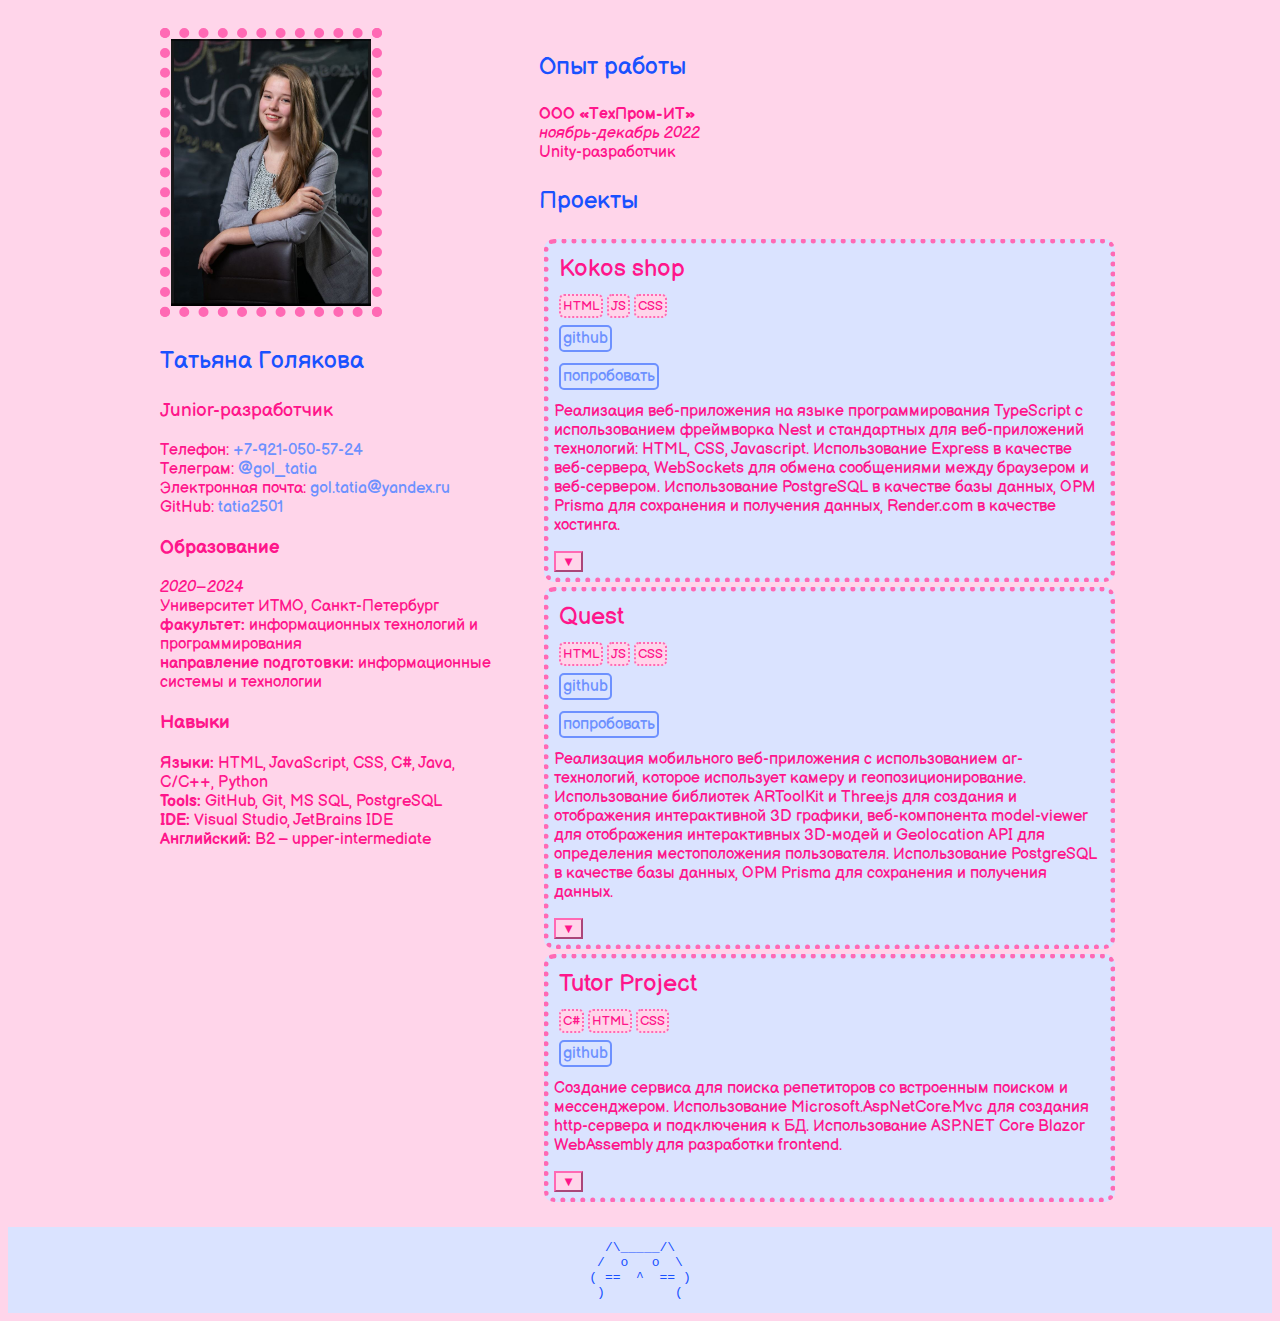
==== index.html @ b99508ff "initial commit" ====
<!DOCTYPE html>
<html lang="ru">
<head>
    <title>Резюме</title>
    <meta charset="UTF-8">
    <meta name="keywords" content="Интернет-магазин">
    <link rel="stylesheet" href="style.css">
    <link rel="preconnect" href="https://fonts.googleapis.com">
    <link rel="preconnect" href="https://fonts.gstatic.com" crossorigin>
    <link href="https://fonts.googleapis.com/css2?family=Balsamiq+Sans&family=Nunito:wght@300&display=swap" rel="stylesheet">
    <meta name="viewport" content="width=device-width, initial-scale=1.0">
    <script src="script.js"></script>
</head>
<body>
<main>
    <div class="info">
        <img id="photo" src="pictures/photo.jpg" alt="it's me">
        <p class="lvl1_info">Татьяна Голякова</p>
        <p class="lvl2_info">Junior-разработчик</p>
        <p>Телефон:
        <a href="tel:+79210505724">+7-921-050-57-24</a><br>
        Телеграм:
        <a href="https://t.me/gol_tatia">@gol_tatia</a><br>
        Электронная почта:
        <a href="mailto:gol.tatia@yandex.ru">gol.tatia@yandex.ru</a><br>
        GitHub:
        <a href="https://github.com/tatia2501">tatia2501</a><br> </p>
        <p class="lvl2_info"><b>Образование</b></p>
        <p><i>2020–2024</i> <br>
        Университет ИТМО, Санкт-Петербург <br>
            <b>факультет:</b> информационных технологий и программирования <br>
        <b>направление подготовки:</b> информационные системы и технологии</p>
        <p class="lvl2_info"><b>Навыки</b></p>
        <p><b>Языки:</b> HTML, JavaScript, CSS, C#, Java, C/C++, Python <br>
            <b>Tools:</b> GitHub, Git, MS SQL, PostgreSQL <br>
                <b>IDE:</b> Visual Studio, JetBrains IDE <br>
                    <b>Английский:</b> B2 – upper-intermediate</p>
    </div>
    <div class="projects">
        <p class="lvl1_info">Опыт работы</p>
        <p> <b> ООО «ТехПром-ИТ» </b> <br>
        <i>ноябрь-декабрь 2022</i> <br>
        Unity-разработчик</p>
        <p class="lvl1_info">Проекты</p>
        <div class="project_container">
            <p class="project_name">Kokos shop</p>
            <div class="lang_tags">
                <p class="lang">HTML</p>
                <p class="lang">JS</p>
                <p class="lang">CSS</p>
            </div>
            <a class="project_link" href="https://github.com/tatia2501/is-web-y24-kokos">github</a><br><br>
            <a class="project_link" href="https://web-tatia.onrender.com/">попробовать</a>
            <p>Реализация веб-приложения на языке программирования TypeScript с использованием
                фреймворка Nest и стандартных для веб-приложений технологий: HTML, CSS, Javascript.
                Использование Express в качестве веб-сервера, WebSockets для обмена сообщениями между
                браузером и веб-сервером. Использование PostgreSQL в качестве базы данных, ОРМ Prisma
                для сохранения и получения данных, Render.com в качестве хостинга.</p>
            <button class="down_btn" id="kokos_down_btn">&#9660;</button>
            <button class="up_btn" id="kokos_up_btn">&#9650;</button>
            <div>
                <template>
                    <div>

                    </div>
                </template>
            </div>
        </div>
        <div class="project_container">
            <p class="project_name">Quest</p>
            <div class="lang_tags">
                <p class="lang">HTML</p>
                <p class="lang">JS</p>
                <p class="lang">CSS</p>
            </div>
            <a class="project_link" href="https://github.com/tatia2501/quest-app">github</a><br><br>
            <a class="project_link" href="https://quest-app-k06z.onrender.com/">попробовать</a>
            <p>Реализация мобильного веб-приложения с использованием ar-технологий,
                которое использует камеру и геопозиционирование. Использование библиотек
                ARToolKit и Three.js для создания и отображения интерактивной 3D графики,
                веб-компонента model-viewer для отображения интерактивных 3D-модей и Geolocation
                API для определения местоположения пользователя. Использование PostgreSQL
                в качестве базы данных, ОРМ Prisma для сохранения и получения данных.</p>
            <button class="down_btn">&#9660;</button>
            <button class="up_btn">&#9650;</button>
            <div>
                <template>
                    <div>

                    </div>
                </template>
            </div>
        </div>
        <div class="project_container">
            <p class="project_name">Tutor Project</p>
            <div class="lang_tags">
                <p class="lang">C#</p>
                <p class="lang">HTML</p>
                <p class="lang">CSS</p>
            </div>
            <a class="project_link" href="https://github.com/team-5-tutor-project">github</a>
            <p>Создание сервиса для поиска репетиторов со встроенным поиском и
                мессенджером. Использование Microsoft.AspNetCore.Mvc для создания
                http-сервера и подключения к БД. Использование ASP.NET Core Blazor
                WebAssembly для разработки frontend.</p>
            <button class="down_btn">&#9660;</button>
            <button class="up_btn">&#9650;</button>
            <div>
                <template>
                    <div>

                    </div>
                </template>
            </div>
        </div>
    </div>
</main>
<footer>
    <pre>  /\_____/\
 /  o   o  \
( ==  ^  == )
 )         (</pre>
</footer>
</body>
---- style.css ----
/*/ ffd5ea  ff69b4  ff168b  */
/* dae3ff  6d91ff   1951ff   */

body {
    display: flex;
    justify-content: center;
    align-items: center;
    flex-direction: column;
    background-color: #ffd5ea;
}

main {
    max-width: 1000px;
    display: flex;
    justify-content: center;
    background-color: #ffd5ea;
    /*font-family: 'Nunito', sans-serif;*/
    font-family: 'Balsamiq Sans', cursive;
    text-decoration: none;
    color: #ff168b;
}

footer {
    width: 100%;
    display: flex;
    justify-content: center;
    background-color: #dae3ff;
}

a {
    text-decoration: none;
    color: #6d91ff;
}

.info {
    width: 35%;
    margin: 10px;
    padding: 10px;
}

.projects {
    width: 60%;
    margin: 10px;
    padding: 10px;
}

#photo {
    width: 100%;
    max-width: 200px;
    max-height: 300px;
    padding: 1px;
    border: 10px dotted #ff69b4;
}

pre {
    color: #1951ff;
}

.lvl1_info {
    font-size: x-large;
    color: #1951ff;
}

.lvl2_info {
    font-size: larger;
}

.project_container {
    max-width: 600px;
    padding: 5px;
    margin: 5px;
    border: 5px dotted #ff69b4;
    border-radius: 10px;
    background-color: #dae3ff;
}

.project_name {
    font-size: x-large;
    margin: 5px;
}

.lang_tags {
    display: flex;
    flex-direction: row;
    padding: 1px;
    margin: 5px 2px;
}

.lang {
    background-color: #ffd5ea;
    margin: 5px 2px;
    padding: 2px;
    border: 2px dotted #ff69b4;
    border-radius: 5px;
    font-size: small;
}

.project_link {
    margin: 5px;
    padding: 2px;
    border: 2px solid #6d91ff;
    border-radius: 5px;
}

.down_btn {
    background-color: #ffd5ea;
    border-color: #ff69b4;
    color: #ff168b;
}

.up_btn {
    background-color: #ffd5ea;
    border-color: #ff69b4;
    color: #ff168b;
    visibility: hidden;
}

@media screen and (max-width: 700px) {}
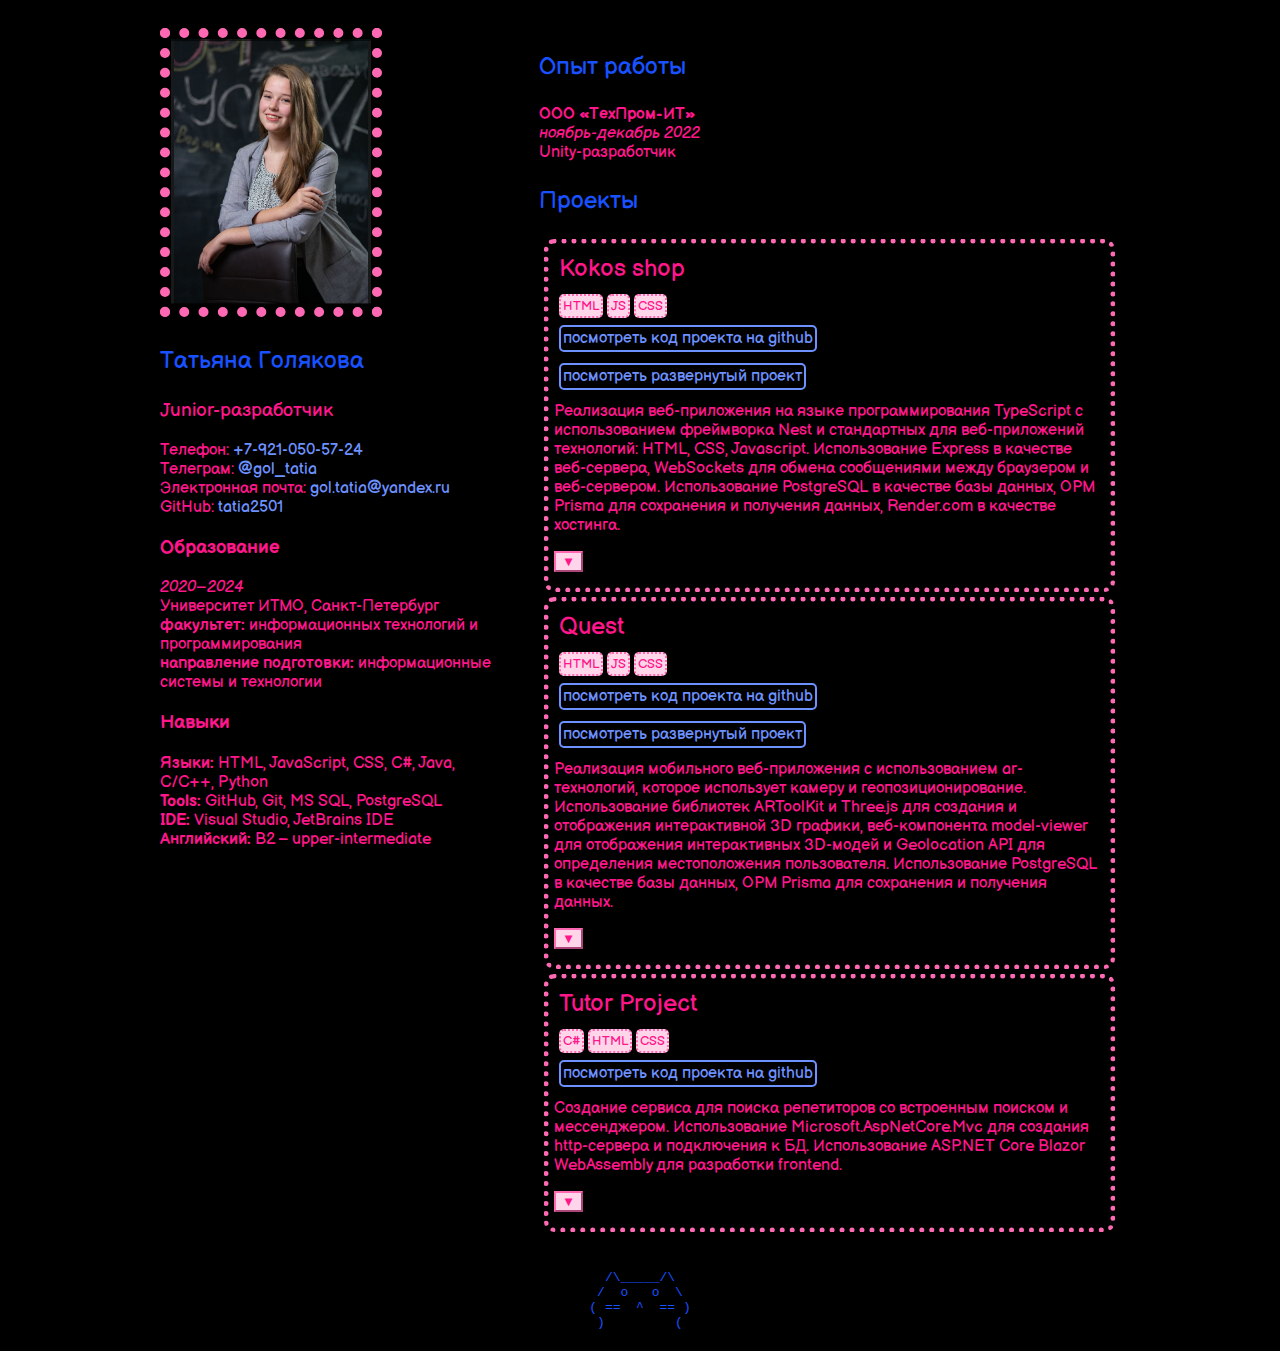
==== commit de0305ab: "theme changing" ====
--- a/index.html
+++ b/index.html
@@ -9,7 +9,6 @@
     <link rel="preconnect" href="https://fonts.gstatic.com" crossorigin>
     <link href="https://fonts.googleapis.com/css2?family=Balsamiq+Sans&family=Nunito:wght@300&display=swap" rel="stylesheet">
     <meta name="viewport" content="width=device-width, initial-scale=1.0">
-    <script src="script.js"></script>
 </head>
 <body>
 <main>
@@ -49,8 +48,8 @@
                 <p class="lang">JS</p>
                 <p class="lang">CSS</p>
             </div>
-            <a class="project_link" href="https://github.com/tatia2501/is-web-y24-kokos">github</a><br><br>
-            <a class="project_link" href="https://web-tatia.onrender.com/">попробовать</a>
+            <a class="project_link" href="https://github.com/tatia2501/is-web-y24-kokos">посмотреть код проекта на github</a><br><br>
+            <a class="project_link" href="https://web-tatia.onrender.com/">посмотреть развернутый проект</a>
             <p>Реализация веб-приложения на языке программирования TypeScript с использованием
                 фреймворка Nest и стандартных для веб-приложений технологий: HTML, CSS, Javascript.
                 Использование Express в качестве веб-сервера, WebSockets для обмена сообщениями между
@@ -58,10 +57,10 @@
                 для сохранения и получения данных, Render.com в качестве хостинга.</p>
             <button class="down_btn" id="kokos_down_btn">&#9660;</button>
             <button class="up_btn" id="kokos_up_btn">&#9650;</button>
-            <div>
-                <template>
-                    <div>
-
+            <div id="kokos_container">
+                <template id="kokos_template">
+                    <div class="pics">
+                        <img class="imgBx" id="kokos_imgBx" alt="picture">
                     </div>
                 </template>
             </div>
@@ -73,20 +72,20 @@
                 <p class="lang">JS</p>
                 <p class="lang">CSS</p>
             </div>
-            <a class="project_link" href="https://github.com/tatia2501/quest-app">github</a><br><br>
-            <a class="project_link" href="https://quest-app-k06z.onrender.com/">попробовать</a>
+            <a class="project_link" href="https://github.com/tatia2501/quest-app">посмотреть код проекта на github</a><br><br>
+            <a class="project_link" href="https://quest-app-k06z.onrender.com/">посмотреть развернутый проект</a>
             <p>Реализация мобильного веб-приложения с использованием ar-технологий,
                 которое использует камеру и геопозиционирование. Использование библиотек
                 ARToolKit и Three.js для создания и отображения интерактивной 3D графики,
                 веб-компонента model-viewer для отображения интерактивных 3D-модей и Geolocation
                 API для определения местоположения пользователя. Использование PostgreSQL
                 в качестве базы данных, ОРМ Prisma для сохранения и получения данных.</p>
-            <button class="down_btn">&#9660;</button>
-            <button class="up_btn">&#9650;</button>
-            <div>
-                <template>
-                    <div>
-
+            <button class="down_btn" id="quest_down_btn">&#9660;</button>
+            <button class="up_btn" id="quest_up_btn">&#9650;</button>
+            <div id="quest_container">
+                <template id="quest_template">
+                    <div class="pics">
+                        <img class="imgBx2" id="quest_imgBx" alt="picture">
                     </div>
                 </template>
             </div>
@@ -98,22 +97,23 @@
                 <p class="lang">HTML</p>
                 <p class="lang">CSS</p>
             </div>
-            <a class="project_link" href="https://github.com/team-5-tutor-project">github</a>
+            <a class="project_link" href="https://github.com/team-5-tutor-project">посмотреть код проекта на github</a>
             <p>Создание сервиса для поиска репетиторов со встроенным поиском и
                 мессенджером. Использование Microsoft.AspNetCore.Mvc для создания
                 http-сервера и подключения к БД. Использование ASP.NET Core Blazor
                 WebAssembly для разработки frontend.</p>
-            <button class="down_btn">&#9660;</button>
-            <button class="up_btn">&#9650;</button>
-            <div>
-                <template>
-                    <div>
-
+            <button class="down_btn" id="tutor_down_btn">&#9660;</button>
+            <button class="up_btn" id="tutor_up_btn">&#9650;</button>
+            <div id="tutor_container">
+                <template id="tutor_template">
+                    <div class="pics">
+                        <img class="imgBx" id="tutor_imgBx" alt="picture">
                     </div>
                 </template>
             </div>
         </div>
     </div>
+    <script src="script.js"></script>
 </main>
 <footer>
     <pre>  /\_____/\
--- a/style.css
+++ b/style.css
@@ -6,15 +6,16 @@
     justify-content: center;
     align-items: center;
     flex-direction: column;
-    background-color: #ffd5ea;
+    background-color: black;
+    /*background-color: #ffd5ea;*/
 }
 
 main {
     max-width: 1000px;
     display: flex;
     justify-content: center;
-    background-color: #ffd5ea;
-    /*font-family: 'Nunito', sans-serif;*/
+    background-color: black;
+    /*background-color: #ffd5ea;*/
     font-family: 'Balsamiq Sans', cursive;
     text-decoration: none;
     color: #ff168b;
@@ -24,7 +25,8 @@
     width: 100%;
     display: flex;
     justify-content: center;
-    background-color: #dae3ff;
+    background-color: black;
+    /*background-color: #dae3ff;*/
 }
 
 a {
@@ -71,7 +73,8 @@
     margin: 5px;
     border: 5px dotted #ff69b4;
     border-radius: 10px;
-    background-color: #dae3ff;
+    background-color: black;
+    /*background-color: #dae3ff;*/
 }
 
 .project_name {
@@ -106,6 +109,7 @@
     background-color: #ffd5ea;
     border-color: #ff69b4;
     color: #ff168b;
+    margin-bottom: 10px;
 }
 
 .up_btn {
@@ -113,6 +117,50 @@
     border-color: #ff69b4;
     color: #ff168b;
     visibility: hidden;
+    margin-bottom: 10px;
 }
 
-@media screen and (max-width: 700px) {}+.imgBx {
+    width: 100%;
+}
+
+#quest_container {
+    display: flex;
+    justify-content: center;
+    align-items: center;
+    flex-wrap: wrap;
+}
+
+.pics {
+    padding: 2px 10px;
+}
+
+.imgBx2 {
+    width: 200px;
+}
+
+@media screen and (max-width: 700px) {
+    main {
+        max-width: 700px;
+        flex-direction: column;
+        justify-content: center;
+        align-items: center;
+    }
+
+    .info {
+        width: 90%;
+        margin: 2px;
+        padding: 5px;
+    }
+
+    .projects {
+        width: 90%;
+        margin: 2px;
+        padding: 5px;
+    }
+
+    .lvl1_info {
+        font-size: x-large;
+        margin: 1px;
+    }
+}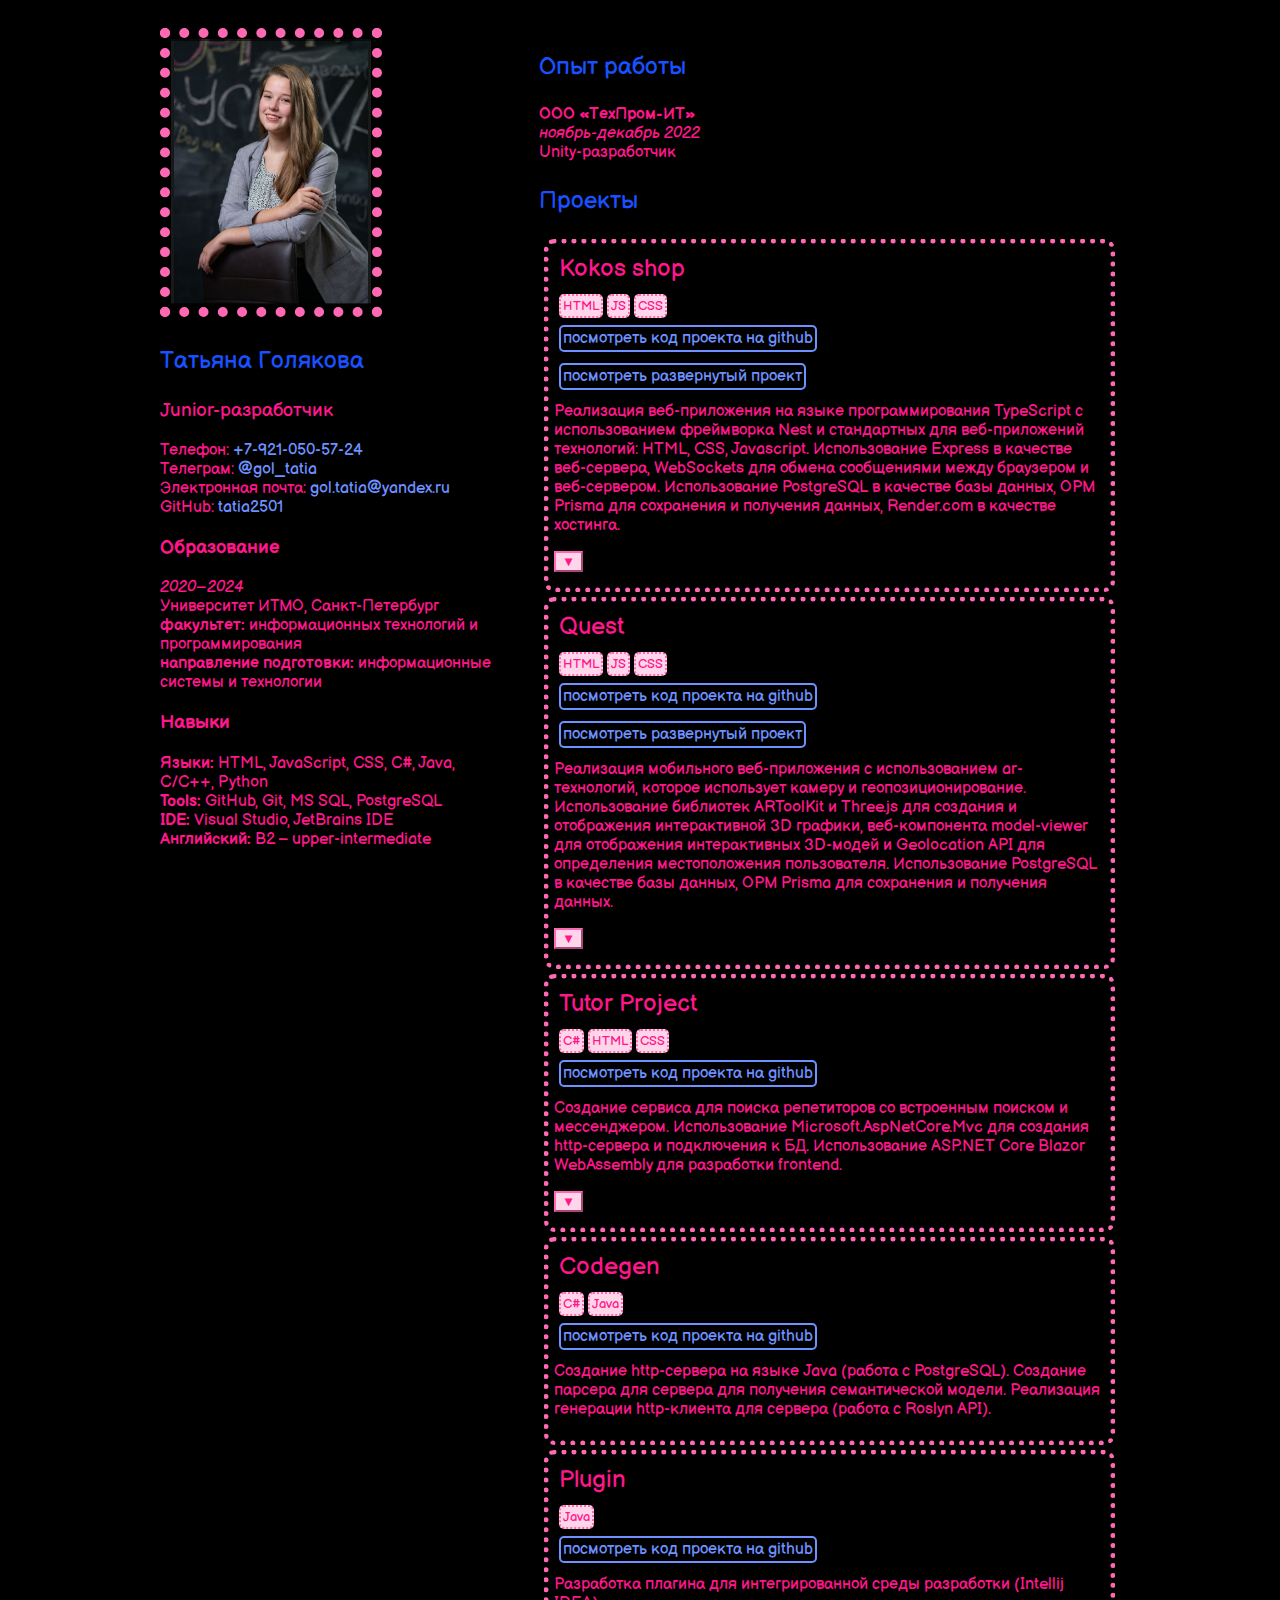
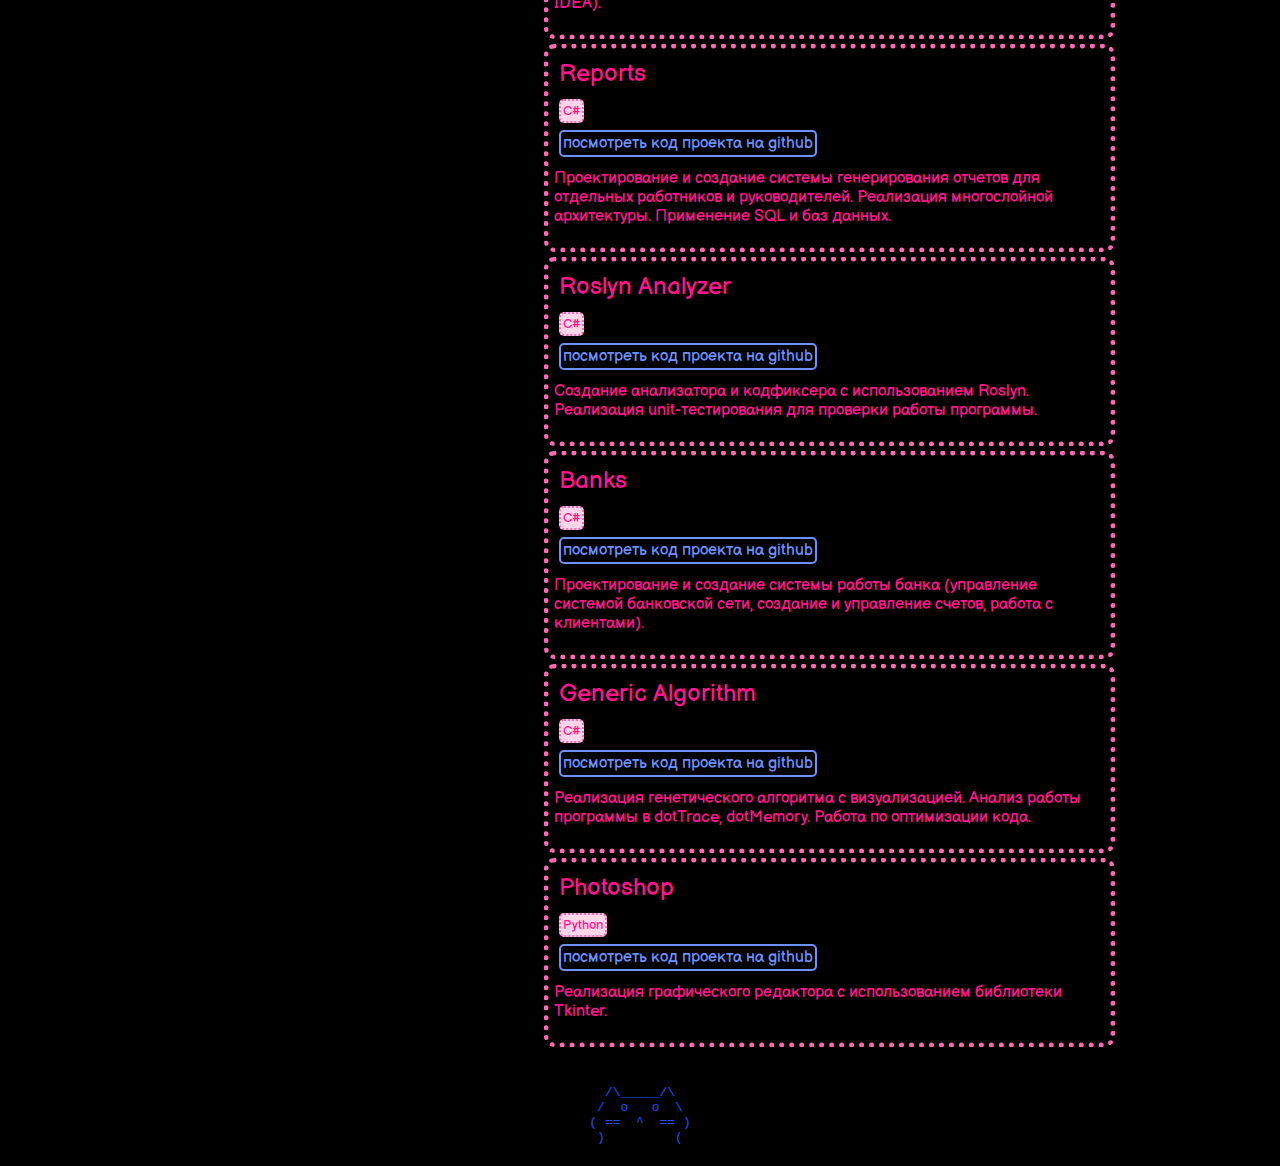
==== commit 08c222d5: "projects adding" ====
--- a/index.html
+++ b/index.html
@@ -112,6 +112,68 @@
                 </template>
             </div>
         </div>
+        <div class="project_container">
+            <p class="project_name">Codegen</p>
+            <div class="lang_tags">
+                <p class="lang">C#</p>
+                <p class="lang">Java</p>
+            </div>
+            <a class="project_link" href="https://github.com/tatia2501/is-tech-y24/tree/main/Codegen">посмотреть код проекта на github</a>
+            <p>Создание http-сервера на языке Java (работа с PostgreSQL). Создание
+                парсера для сервера для получения семантической модели. Реализация
+                генерации http-клиента для сервера (работа с Roslyn API).</p>
+        </div>
+        <div class="project_container">
+            <p class="project_name">Plugin</p>
+            <div class="lang_tags">
+                <p class="lang">Java</p>
+            </div>
+            <a class="project_link" href="https://github.com/tatia2501/is-DevTools-y24-plugin">посмотреть код проекта на github</a>
+            <p>Разработка плагина для интегрированной среды разработки (Intellij IDEA).</p>
+        </div>
+        <div class="project_container">
+            <p class="project_name">Reports</p>
+            <div class="lang_tags">
+                <p class="lang">C#</p>
+            </div>
+            <a class="project_link" href="https://github.com/tatia2501/is-oop-y24/tree/main/Reports">посмотреть код проекта на github</a>
+            <p>Проектирование и создание системы генерирования отчетов для отдельных работников
+                и руководителей. Реализация многослойной архитектуры. Применение SQL и баз данных.</p>
+        </div>
+        <div class="project_container">
+            <p class="project_name">Roslyn Analyzer</p>
+            <div class="lang_tags">
+                <p class="lang">C#</p>
+            </div>
+            <a class="project_link" href="https://github.com/tatia2501/is-tech-y24/tree/main/AnalyzerTemplate">посмотреть код проекта на github</a>
+            <p>Создание анализатора и кодфиксера с использованием Roslyn. Реализация unit-тестирования для проверки работы программы.</p>
+        </div>
+        <div class="project_container">
+            <p class="project_name">Banks</p>
+            <div class="lang_tags">
+                <p class="lang">C#</p>
+            </div>
+            <a class="project_link" href="https://github.com/tatia2501/is-oop-y24/tree/main/Banks">посмотреть код проекта на github</a>
+            <p>Проектирование и создание системы работы банка (управление системой банковской сети,
+                создание и управление счетов, работа с клиентами).</p>
+        </div>
+        <div class="project_container">
+            <p class="project_name">Generic Algorithm</p>
+            <div class="lang_tags">
+                <p class="lang">C#</p>
+            </div>
+            <a class="project_link" href="https://github.com/tatia2501/is-tech-y24/tree/main/GeneticAlgoTemplate">посмотреть код проекта на github</a>
+            <p>Реализация генетического алгоритма с визуализацией. Анализ работы
+                программы в dotTrace, dotMemory. Работа по оптимизации кода.</p>
+        </div>
+        <div class="project_container">
+            <p class="project_name">Photoshop</p>
+            <div class="lang_tags">
+                <p class="lang">Python</p>
+            </div>
+            <a class="project_link" href="https://github.com/tatia2501/is-graphics-y24">посмотреть код проекта на github</a>
+            <p>Реализация графического редактора с использованием библиотеки Tkinter.</p>
+        </div>
     </div>
     <script src="script.js"></script>
 </main>
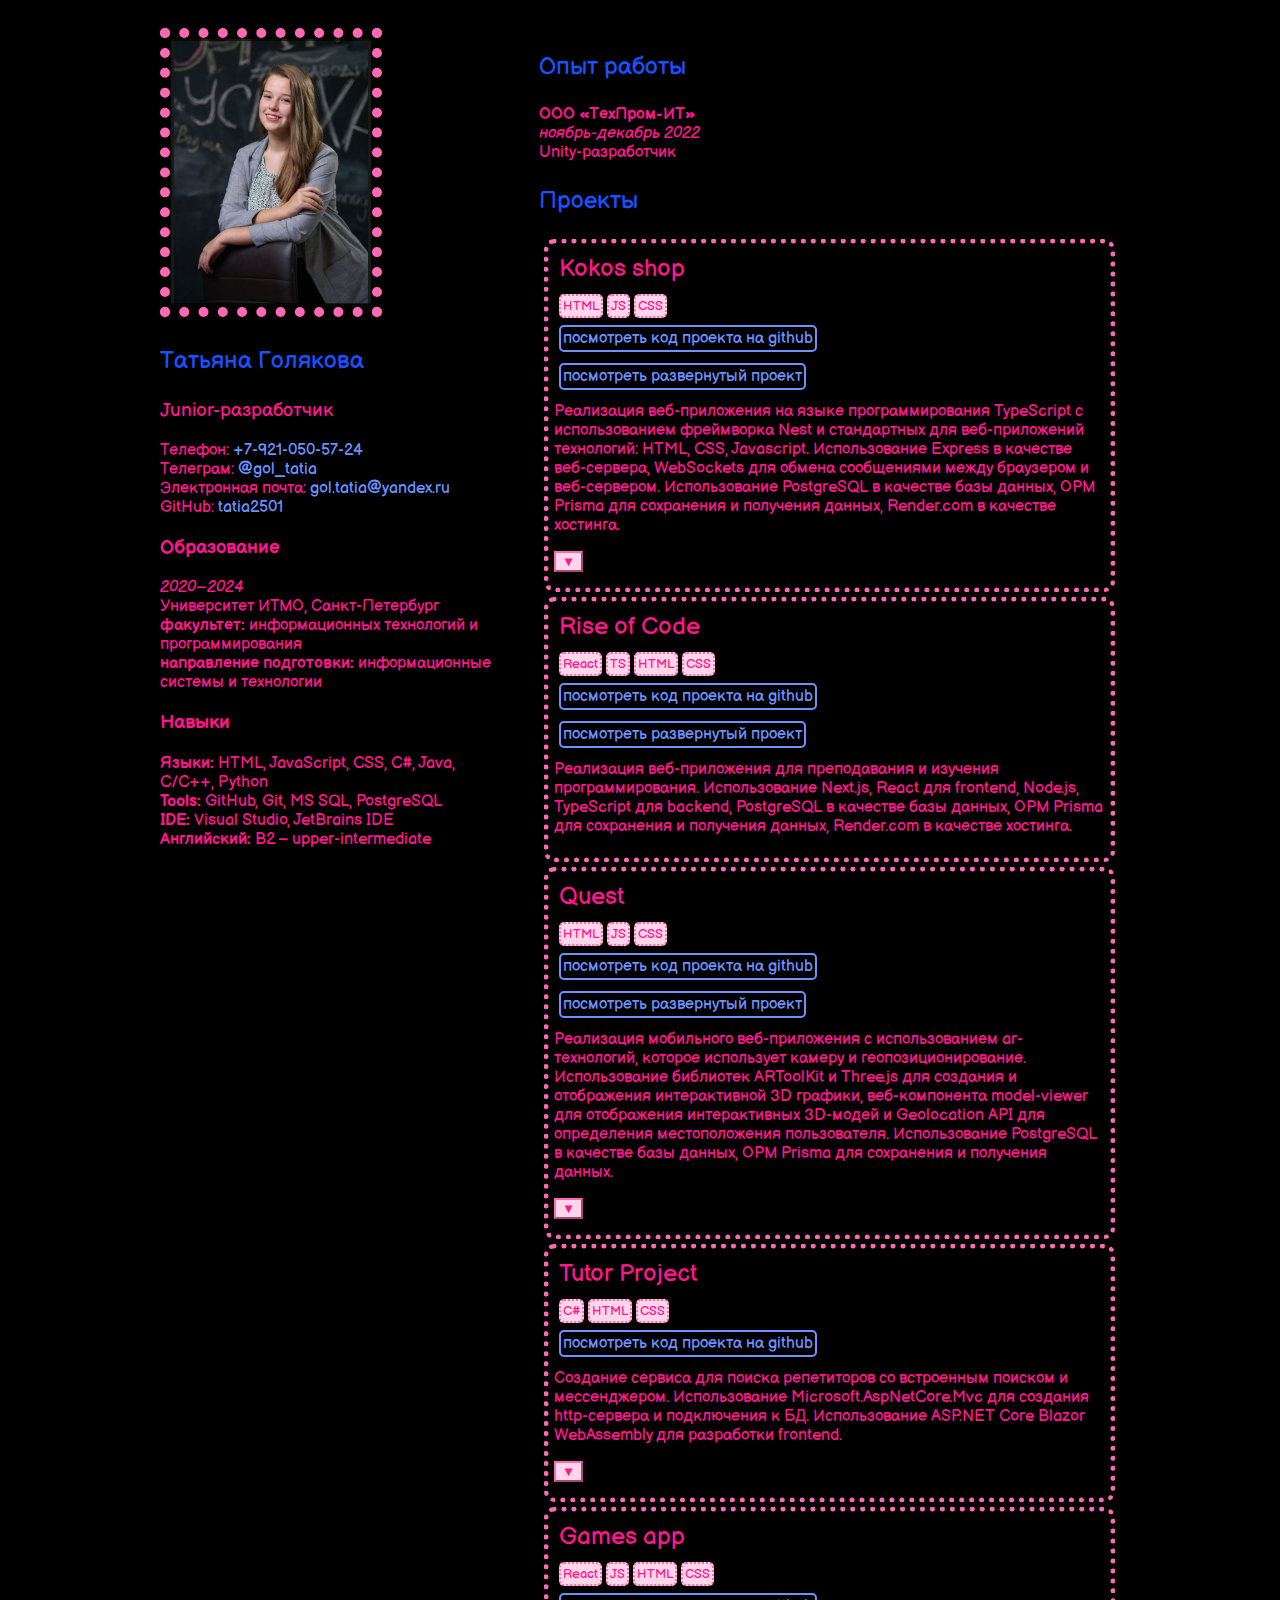
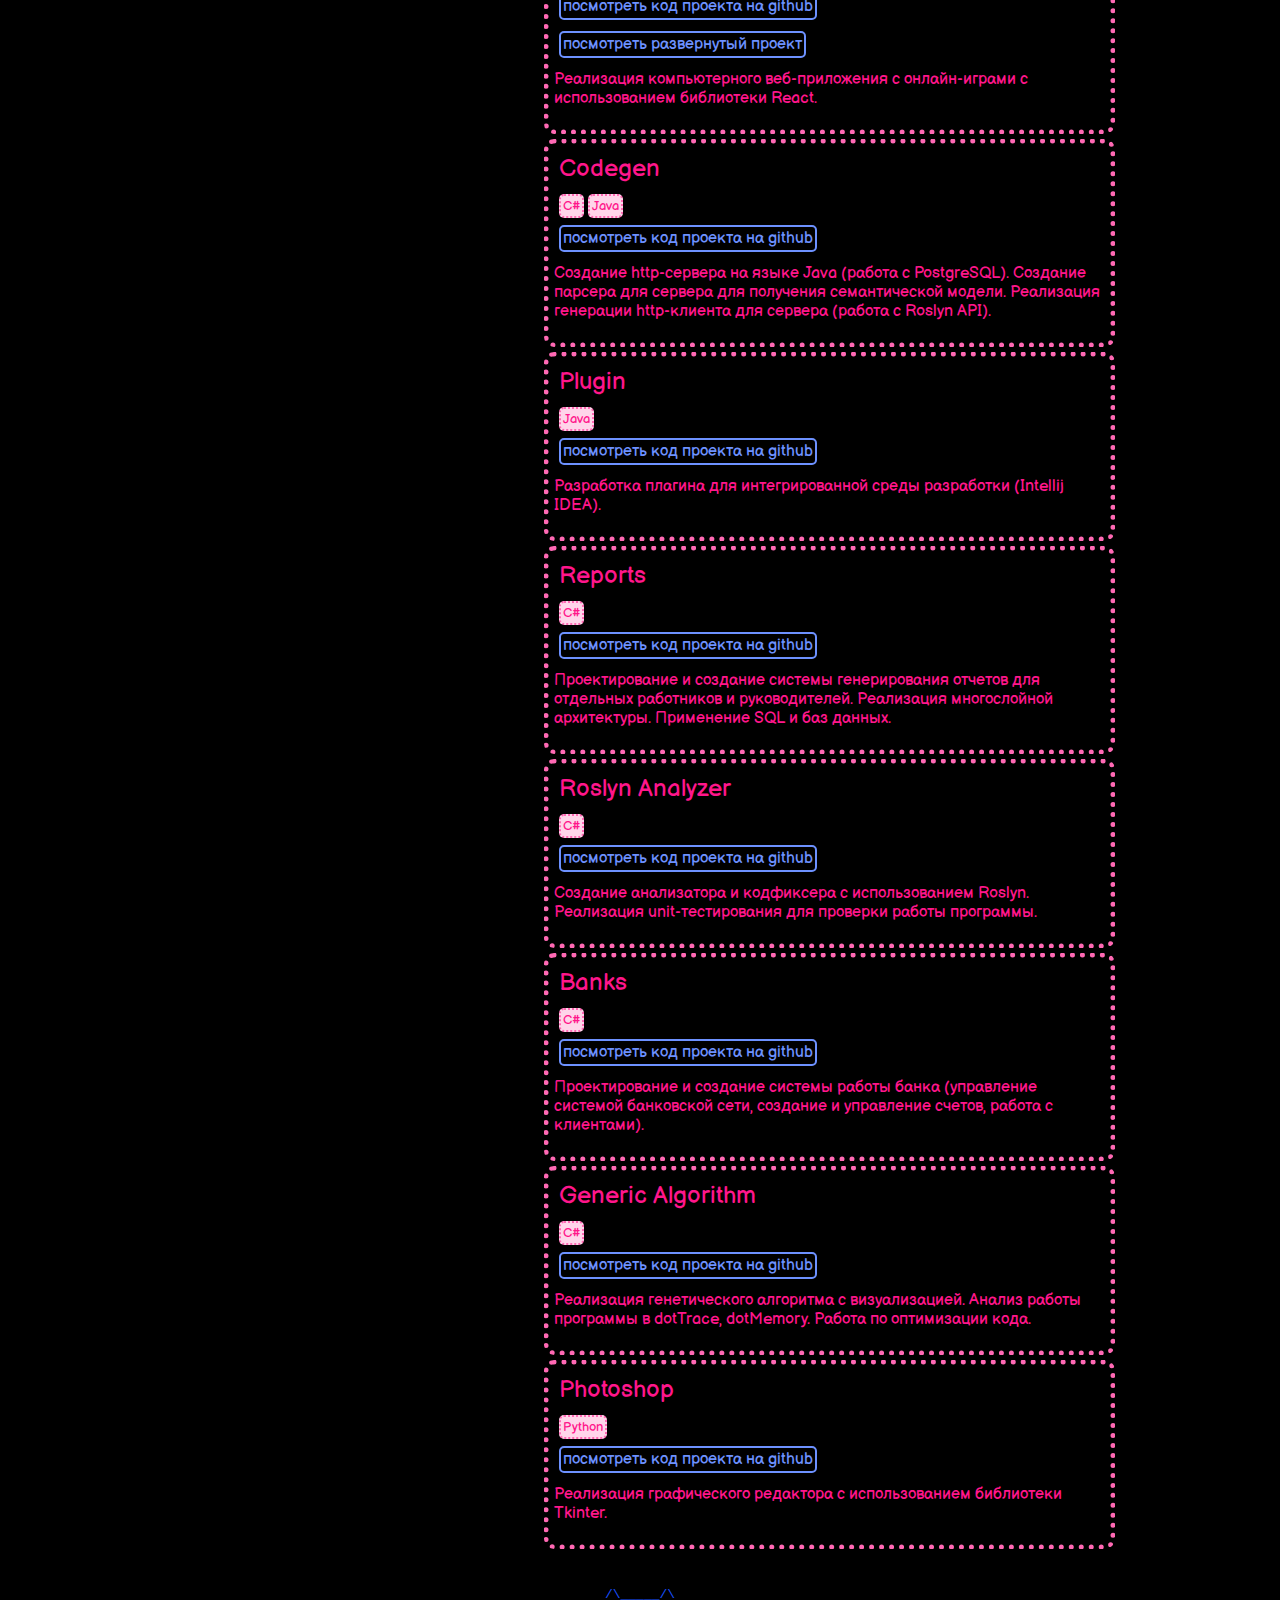
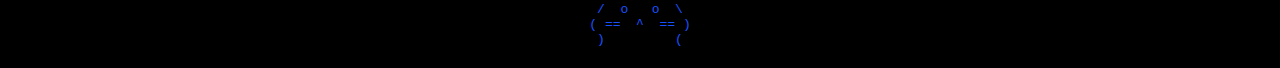
==== commit d641d384: "new projects added" ====
--- a/index.html
+++ b/index.html
@@ -66,6 +66,30 @@
             </div>
         </div>
         <div class="project_container">
+            <p class="project_name">Rise of Code</p>
+            <div class="lang_tags">
+                <p class="lang">React</p>
+                <p class="lang">TS</p>
+                <p class="lang">HTML</p>
+                <p class="lang">CSS</p>
+            </div>
+            <a class="project_link" href="https://github.com/RiseOfCode/RiseOfCode">посмотреть код проекта на github</a><br><br>
+            <a class="project_link" href="https://rise-of-code.onrender.com/">посмотреть развернутый проект</a>
+            <p>Реализация веб-приложения для преподавания и изучения программирования.
+                Использование Next.js, React для frontend, Node.js, TypeScript для backend,
+                PostgreSQL в качестве базы данных, ОРМ Prisma для сохранения и получения
+                данных, Render.com в качестве хостинга.</p>
+<!--            <button class="down_btn" id="roc_down_btn">&#9660;</button>-->
+<!--            <button class="up_btn" id="roc_up_btn">&#9650;</button>-->
+<!--            <div id="roc_container">-->
+<!--                <template id="roc_template">-->
+<!--                    <div class="pics">-->
+<!--                        <img class="imgBx" id="roc_imgBx" alt="picture">-->
+<!--                    </div>-->
+<!--                </template>-->
+<!--            </div>-->
+        </div>
+        <div class="project_container">
             <p class="project_name">Quest</p>
             <div class="lang_tags">
                 <p class="lang">HTML</p>
@@ -113,6 +137,27 @@
             </div>
         </div>
         <div class="project_container">
+            <p class="project_name">Games app</p>
+            <div class="lang_tags">
+                <p class="lang">React</p>
+                <p class="lang">JS</p>
+                <p class="lang">HTML</p>
+                <p class="lang">CSS</p>
+            </div>
+            <a class="project_link" href="https://github.com/tatia2501/games-app">посмотреть код проекта на github</a><br><br>
+            <a class="project_link" href="https://games-app-gres.onrender.com/">посмотреть развернутый проект</a>
+            <p>Реализация компьютерного веб-приложения с онлайн-играми с использованием библиотеки React.</p>
+            <!--      <button class="down_btn" id="games_down_btn">&#9660;</button>-->
+            <!--      <button class="up_btn" id="games_up_btn">&#9650;</button>-->
+            <!--      <div id="games_container">-->
+            <!--        <template id="games_template">-->
+            <!--          <div class="pics">-->
+            <!--            <img class="imgBx" id="games_imgBx" alt="picture">-->
+            <!--          </div>-->
+            <!--        </template>-->
+            <!--      </div>-->
+        </div>
+        <div class="project_container">
             <p class="project_name">Codegen</p>
             <div class="lang_tags">
                 <p class="lang">C#</p>
@@ -175,7 +220,10 @@
             <p>Реализация графического редактора с использованием библиотеки Tkinter.</p>
         </div>
     </div>
-    <script src="script.js"></script>
+    <script src="/scripts/kokos_script.js"></script>
+    <script src="/scripts/quest_script.js"></script>
+    <script src="/scripts/tutor_script.js"></script>
+    <script src="/scripts/games_script.js"></script>
 </main>
 <footer>
     <pre>  /\_____/\
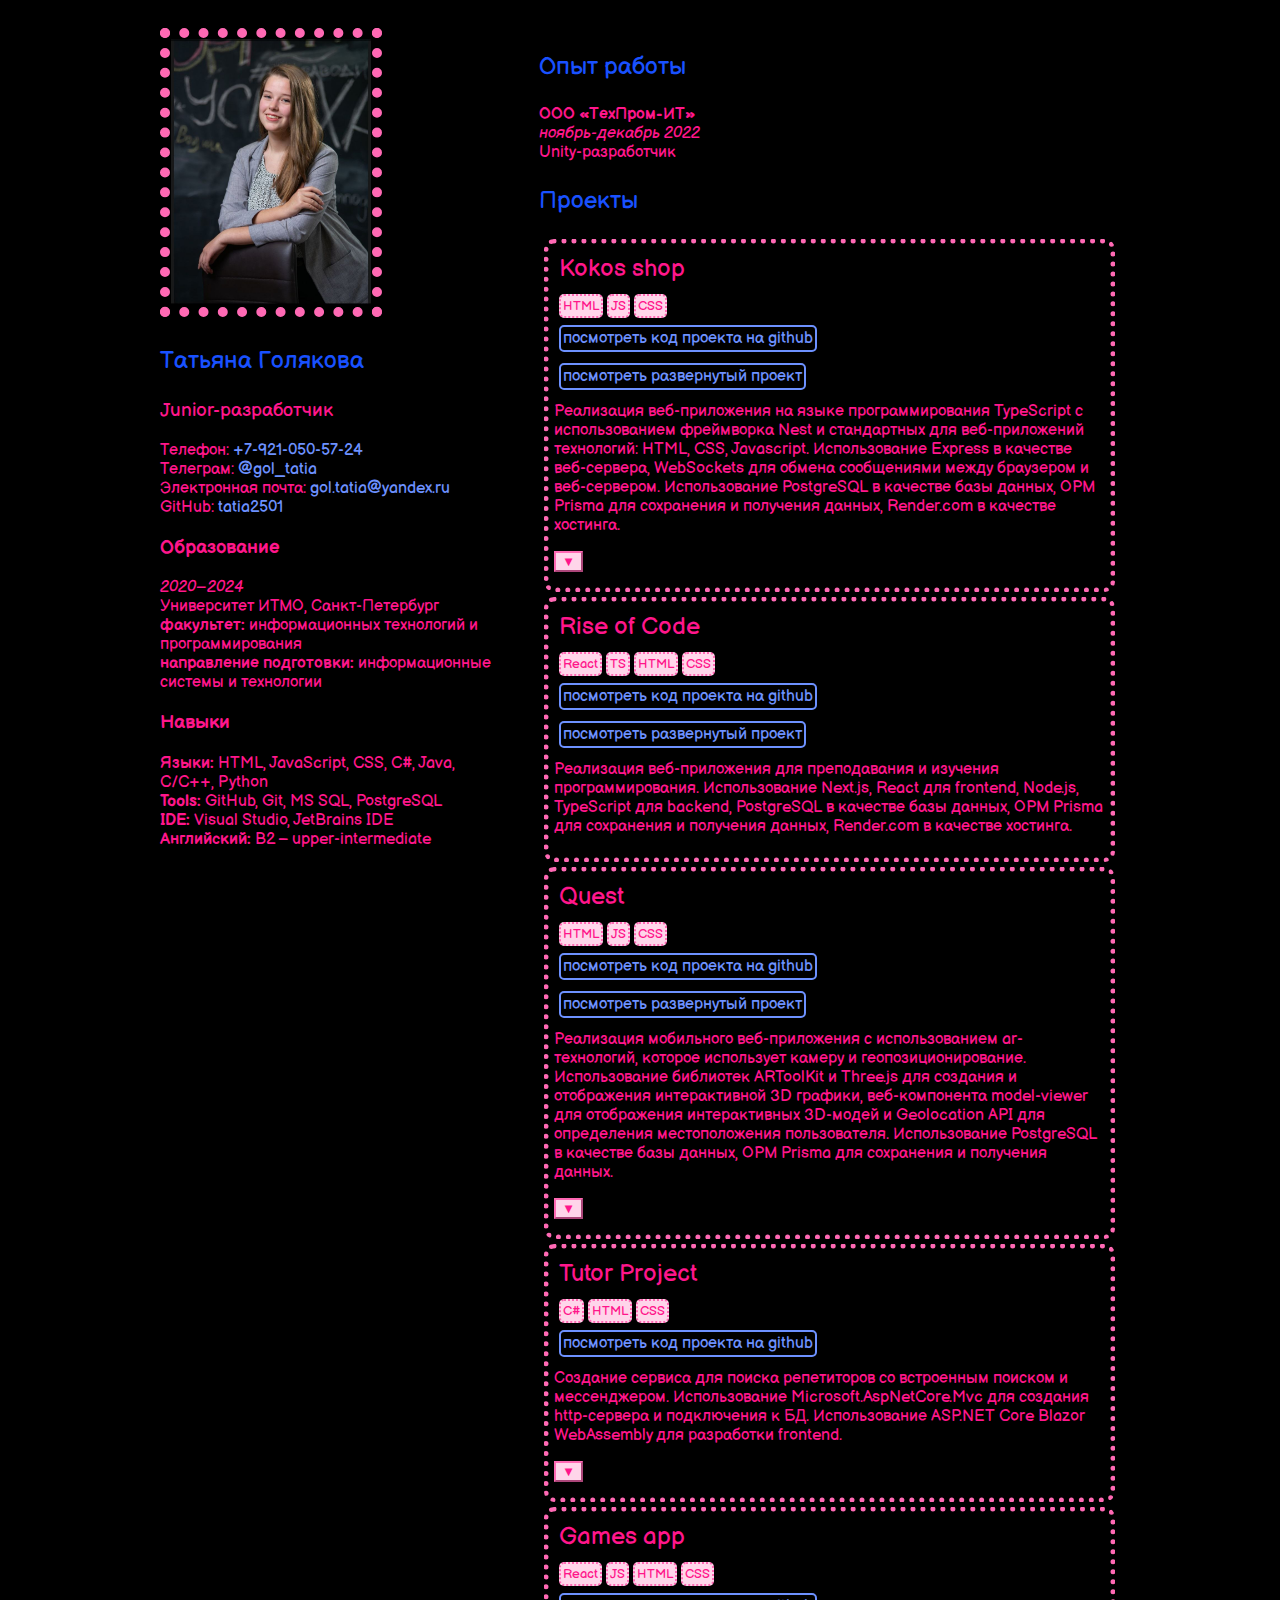
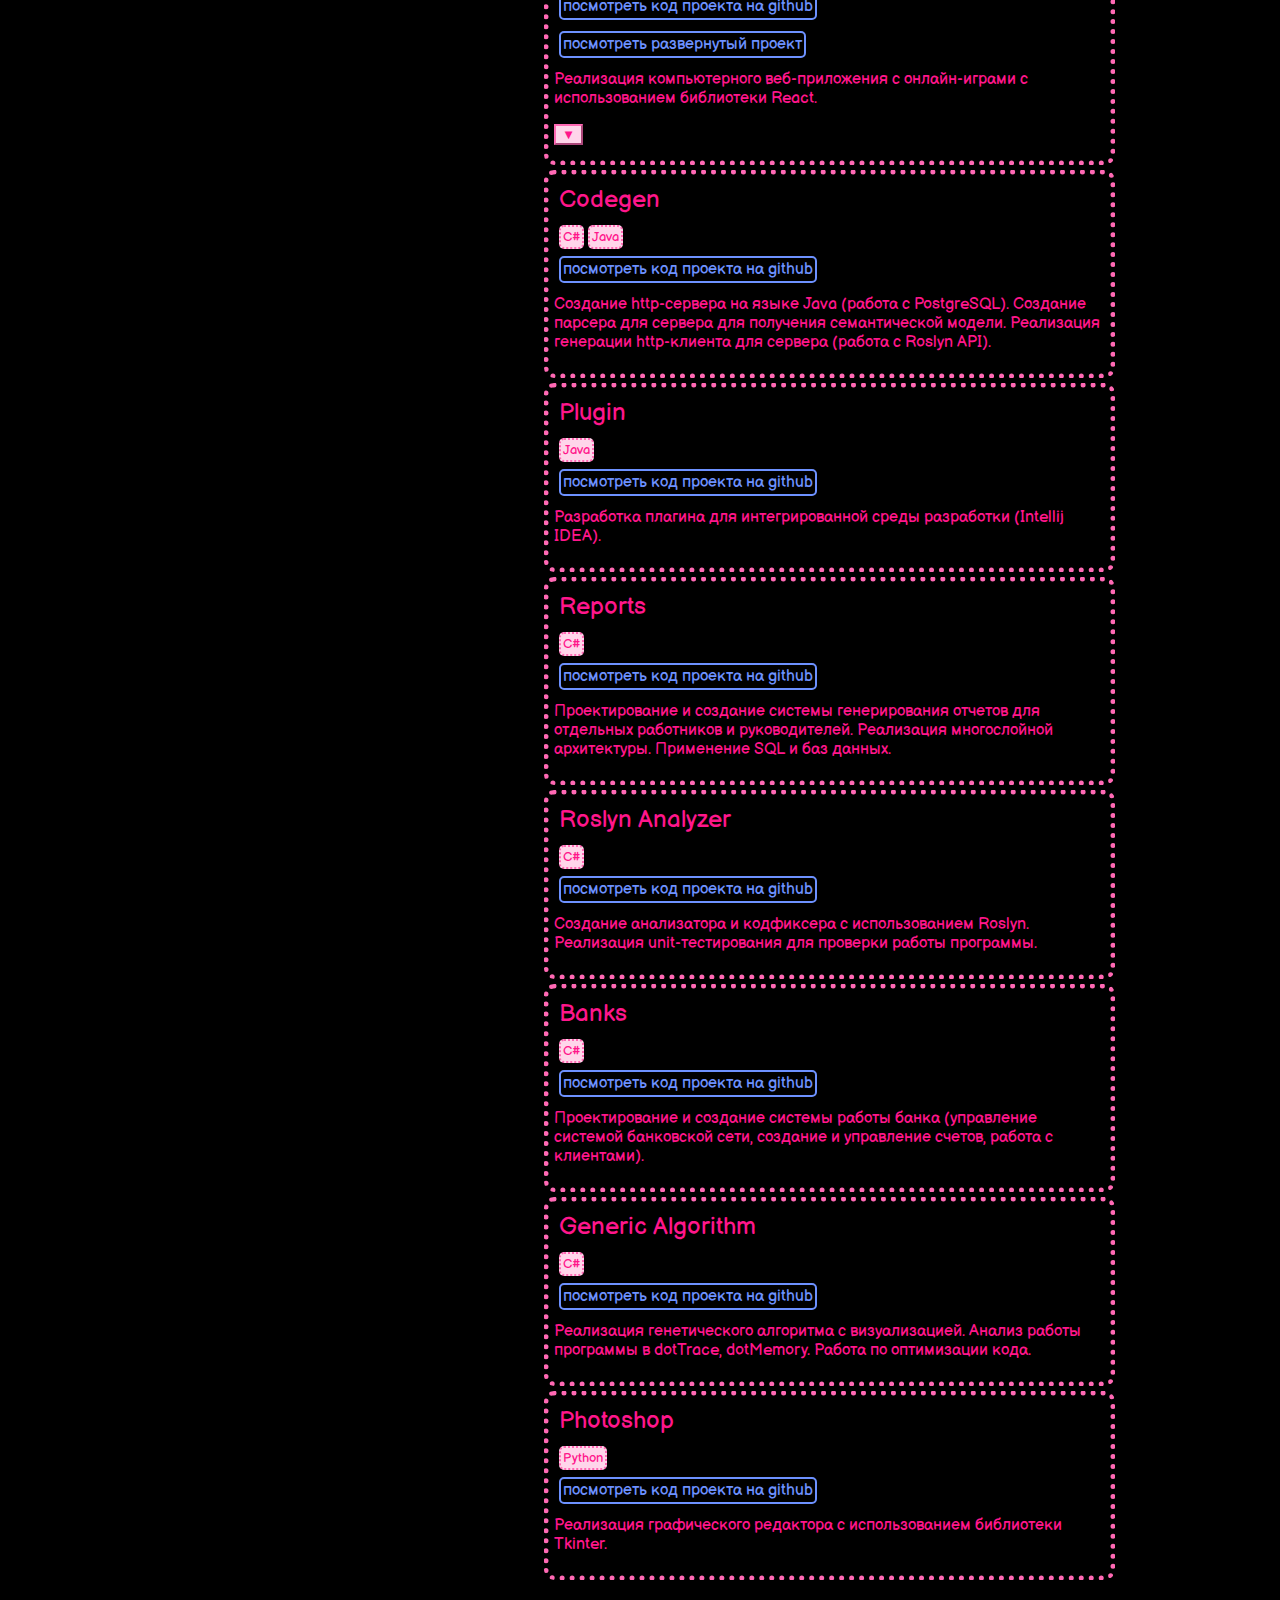
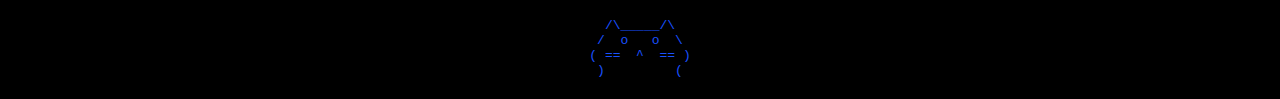
==== commit acbdb078: "pics added" ====
--- a/index.html
+++ b/index.html
@@ -147,15 +147,15 @@
             <a class="project_link" href="https://github.com/tatia2501/games-app">посмотреть код проекта на github</a><br><br>
             <a class="project_link" href="https://games-app-gres.onrender.com/">посмотреть развернутый проект</a>
             <p>Реализация компьютерного веб-приложения с онлайн-играми с использованием библиотеки React.</p>
-            <!--      <button class="down_btn" id="games_down_btn">&#9660;</button>-->
-            <!--      <button class="up_btn" id="games_up_btn">&#9650;</button>-->
-            <!--      <div id="games_container">-->
-            <!--        <template id="games_template">-->
-            <!--          <div class="pics">-->
-            <!--            <img class="imgBx" id="games_imgBx" alt="picture">-->
-            <!--          </div>-->
-            <!--        </template>-->
-            <!--      </div>-->
+                  <button class="down_btn" id="games_down_btn">&#9660;</button>
+                  <button class="up_btn" id="games_up_btn">&#9650;</button>
+                  <div id="games_container">
+                    <template id="games_template">
+                      <div class="pics">
+                        <img class="imgBx" id="games_imgBx" alt="picture">
+                      </div>
+                    </template>
+                  </div>
         </div>
         <div class="project_container">
             <p class="project_name">Codegen</p>
